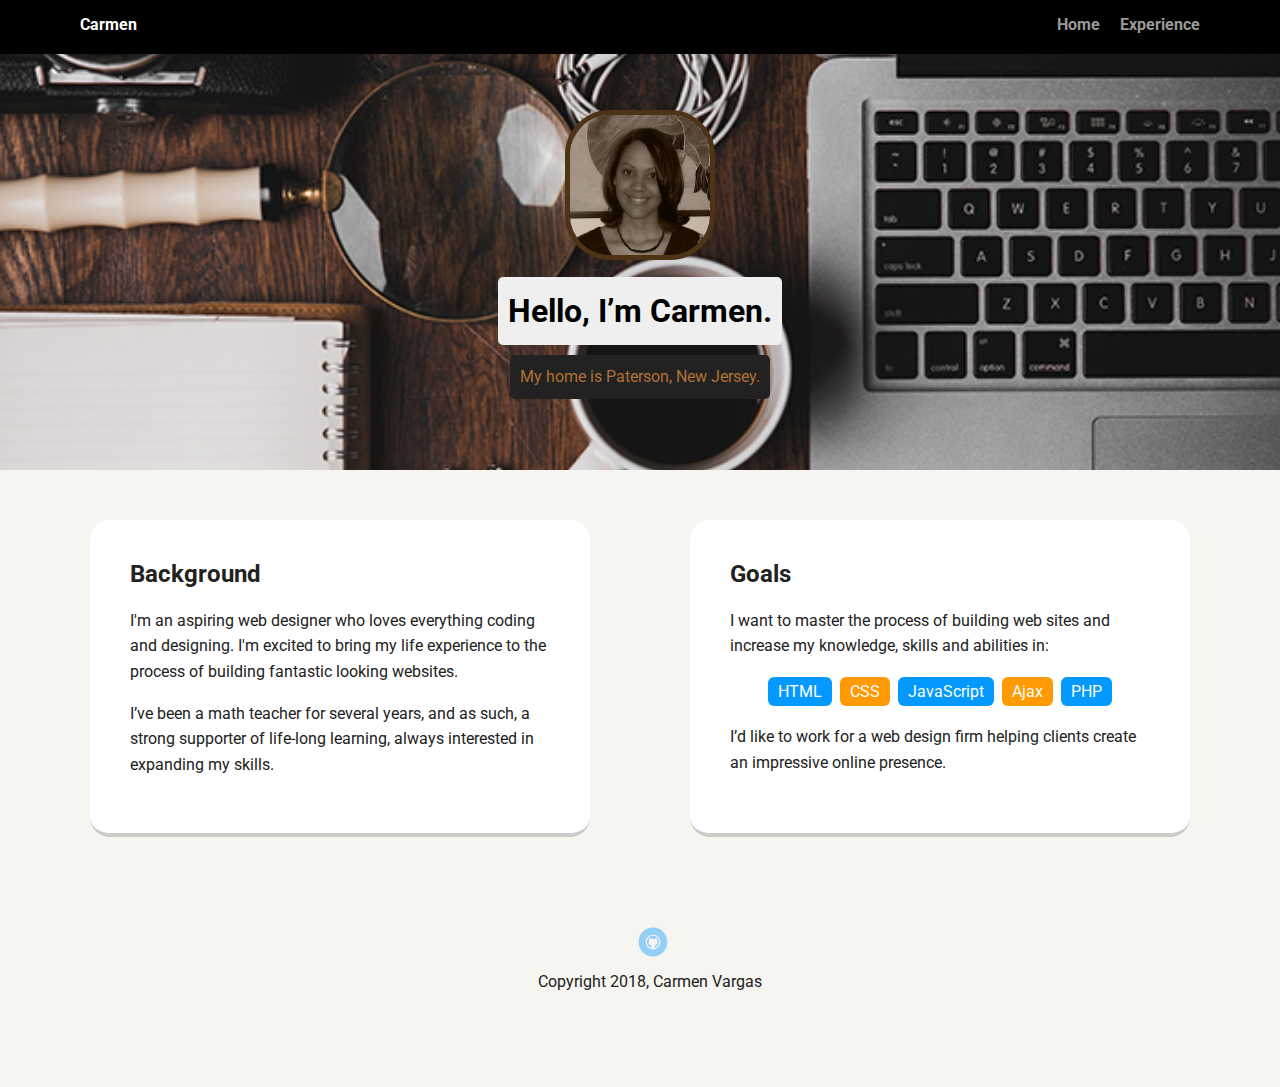
==== index.html @ 69318ee4 "Uploaded all Personal Profile files" ====
<!doctype html>
<html lang="en">
<head>
  <meta charset="utf-8">
  <title>Carmen's Profile</title>
  <meta name="viewport" content="width=device-width, initial-scale=1.0">
  <link rel="stylesheet" href="styles.css">
  <link href="https://fonts.googleapis.com/css?family=Muli%7CRoboto:400,300,500,700,900" rel="stylesheet"></head>
  <body>

    <div class="main-nav">
        <ul class="nav">
          <li class="name">Carmen</li>
          <li><a href="index.html">Home</a></li>
          <li><a href="experience.html">Experience</a></li>
        </ul>
    </div>

    <header>
      <img src="images/profilePic2.jpg" alt="Photo of Carmen" class="profile-image">
      <h1 class="tag name">Hello, I’m Carmen.</h1>
      <p class="tag location">My home is Paterson, New Jersey.</p>
    </header>

    <main class="flex">
      <div class="card">
        <h2>Background</h2>
		<p>I'm an aspiring web designer who loves everything coding and designing.  I'm excited to bring my life experience to the process of building fantastic looking websites.</p>
        <p>I’ve been a math teacher for several years, and as such, a strong supporter of life-long learning, always interested in expanding my skills.</p>
      </div> 

      <div class="card">
        <h2>Goals</h2>
        <p>I want to master the process of building web sites and increase my knowledge, skills and abilities in:</p>
        <ul class="skills">
          <li>HTML</li>
          <li>CSS</li>
          <li>JavaScript</li>
          <li>Ajax</li>
          <li>PHP</li>
        </ul>
        <p>I’d like to work for a web design firm helping clients create an impressive online presence.</p>
      </div> 

    </main>
    <footer>
      <ul>
		<li><a href="https://github.com/CarmenGV" class="social github" target="_blank">Facebook</a></li>
      </ul>
      <p class="copyright">Copyright 2018, Carmen Vargas</p>
    </footer>
  </body>
  </html>
---- styles.css ----
/* Global Layout Set-up */
* { 
  box-sizing: border-box;
}
  
body {
  margin: 0;
  padding: 0;
  text-align: center;
  font-family: 'Roboto', sans-serif;
  color: #222;
  background: #f7f5f0;
}
/* Link Styles */

a {
  text-decoration: none;
  color: #999;
}
a:hover {
  color: #6633ff;
}

/* Section Styles */

.main-nav {
  width: 100%;
  background: black;
  min-height: 30px;
  padding: 10px;
  position: fixed;
  text-align: center;
}
.nav {
  display: flex;
  justify-content: space-around;
  font-weight: 700;
  list-style-type: none;
  margin: 0 auto;
  padding: 0;
}

.nav .name {
    display: block;
    margin-right: auto;
    color: white;
}
.nav li {
  padding: 5px 10px 10px 10px;
}
.nav a {
  transition: all .5s;
}
.nav a:hover {
  color: white
}

header {
  text-align: center;
  background: url('images/desktop.jpg') no-repeat top center ;
  background-size: cover;
  overflow: hidden;
  padding-top: 60px;
}
header {
  line-height: 1.5;
}
header .profile-image {
  margin-top: 50px;
  width: 150px;
  height: 150px;
  border-radius: 30%;
  border: 5px solid #4f3317;
  transition: all .5s;
}
header .profile-image:hover {
  transform: scale(1.2) rotate(0deg);
}
.tag {
  background-color: #efefef;
  color: black;
  padding: 10px;
  border-radius: 5px;
  display: table;
  margin: 10px auto;
} 
.location {
  background-color: #222;
  color: #af7134;
}
.card {
  margin: 30px;
  padding: 20px 40px 40px;
  max-width: 500px;
  text-align: left;
  background: #fff;
  border-bottom: 4px solid #ccc;
  border-radius: 20px;
  transition: all .5s;
}
.card:hover {
  border-color: #af7134;
}
.cardImg {
	margin: 30px;
	padding: 20px 40px 40px;
	max-width: 1000px;
	background: #fff;
	border-bottom: 4px solid #ccc;
	border-radius: 20px;
	transition: all .5s;
}
.cardImg:hover {
	border-color: #af7134;
}

ul.skills2 {
	padding: 0;
	text-align: center;
}

.skills2 li {
	border-radius: 6px;
	display: inline-block;
	background: #af7134;
	color: white;
	padding: 5px 10px;
	margin: 2px;
}

ul.skills {
  padding: 0;
  text-align: center;
}

.skills li {
  border-radius: 6px;
  display: inline-block;
  background: #ff9904;
  color: white;
  padding: 5px 10px;
  margin: 2px;
}

.skills li:nth-child(odd) {
  background: #0399ff;
}

footer {
  width: 100%;
  min-height: 30px;
  padding: 20px 0 40px 20px;
}

footer .copyright {
  top: -8px;
  font-size: .75em;
}

footer ul {
  list-style-type: none;
  margin: 0;
  padding: 0;
}

footer ul li {
  display: inline-block;
}

a.social {
  display: inline-block;
  text-indent: -9999px;
  margin-left: 5px;
  width: 30px;
  height: 30px;
  background-size: 30px 30px;
  opacity: .4;
  transition: all .5s;
}
a.twitter {
  background-image: url(images/twitter.svg);
}
a.linkedin {
  background-image: url(images/linkedin.svg);
}
a.github {
  background-image: url(images/github.svg);
}
a.social:hover {
  opacity: 1;
}
.clearfix {
  clear: both;
}

/* Styles for larger screens */
@media screen and (min-width: 720px) {
  
  .flex {
      display: -ms-flexbox;      /* TWEENER - IE 10 */
      display: flex; 
      max-width: 1200px;
      -ms-flex-pack: distribute;
      justify-content: space-around;
      margin: 0 auto;
  }

  header {
    min-height: 470px;
  }

  .nav {
    max-width: 1200px;
    padding: 0 30px;
  }


  main {
    padding-top: 20px;
  }

  main p {
    line-height: 1.6em;
  }

  footer {
    font-size: 1.3em;
    max-width: 1200px;
    margin: 40px auto;
  }

}
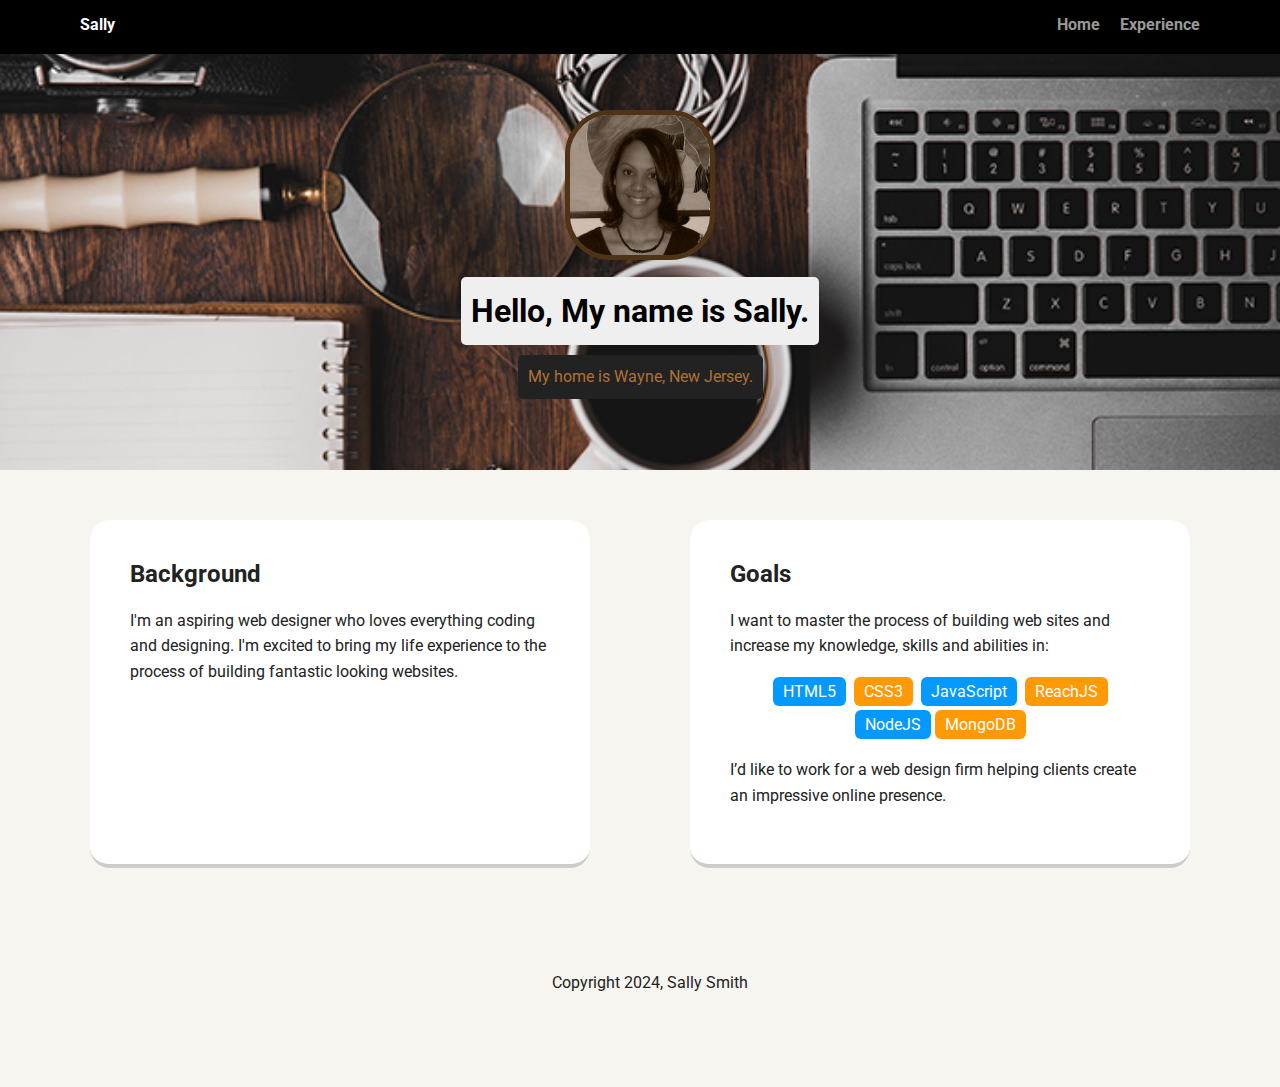
==== commit c0916bf6: "Update index.html" ====
--- a/index.html
+++ b/index.html
@@ -2,7 +2,7 @@
 <html lang="en">
 <head>
   <meta charset="utf-8">
-  <title>Carmen's Profile</title>
+  <title>Sally's Profile</title>
   <meta name="viewport" content="width=device-width, initial-scale=1.0">
   <link rel="stylesheet" href="styles.css">
   <link href="https://fonts.googleapis.com/css?family=Muli%7CRoboto:400,300,500,700,900" rel="stylesheet"></head>
@@ -10,7 +10,7 @@
 
     <div class="main-nav">
         <ul class="nav">
-          <li class="name">Carmen</li>
+          <li class="name">Sally</li>
           <li><a href="index.html">Home</a></li>
           <li><a href="experience.html">Experience</a></li>
         </ul>
@@ -18,36 +18,33 @@
 
     <header>
       <img src="images/profilePic2.jpg" alt="Photo of Carmen" class="profile-image">
-      <h1 class="tag name">Hello, I’m Carmen.</h1>
-      <p class="tag location">My home is Paterson, New Jersey.</p>
+      <h1 class="tag name">Hello, My name is Sally.</h1>
+      <p class="tag location">My home is Wayne, New Jersey.</p>
     </header>
 
     <main class="flex">
       <div class="card">
         <h2>Background</h2>
-		<p>I'm an aspiring web designer who loves everything coding and designing.  I'm excited to bring my life experience to the process of building fantastic looking websites.</p>
-        <p>I’ve been a math teacher for several years, and as such, a strong supporter of life-long learning, always interested in expanding my skills.</p>
+	<p>I'm an aspiring web designer who loves everything coding and designing.  I'm excited to bring my life experience to the process of building fantastic looking websites.</p>
       </div> 
 
       <div class="card">
         <h2>Goals</h2>
         <p>I want to master the process of building web sites and increase my knowledge, skills and abilities in:</p>
         <ul class="skills">
-          <li>HTML</li>
-          <li>CSS</li>
+          <li>HTML5</li>
+          <li>CSS3</li>
           <li>JavaScript</li>
-          <li>Ajax</li>
-          <li>PHP</li>
+          <li>ReachJS</li>
+	  <li>NodeJS
+	  <li>MongoDB</li>
         </ul>
         <p>I’d like to work for a web design firm helping clients create an impressive online presence.</p>
       </div> 
 
     </main>
     <footer>
-      <ul>
-		<li><a href="https://github.com/CarmenGV" class="social github" target="_blank">Facebook</a></li>
-      </ul>
-      <p class="copyright">Copyright 2018, Carmen Vargas</p>
+      <p class="copyright">Copyright 2024, Sally Smith</p>
     </footer>
   </body>
   </html>
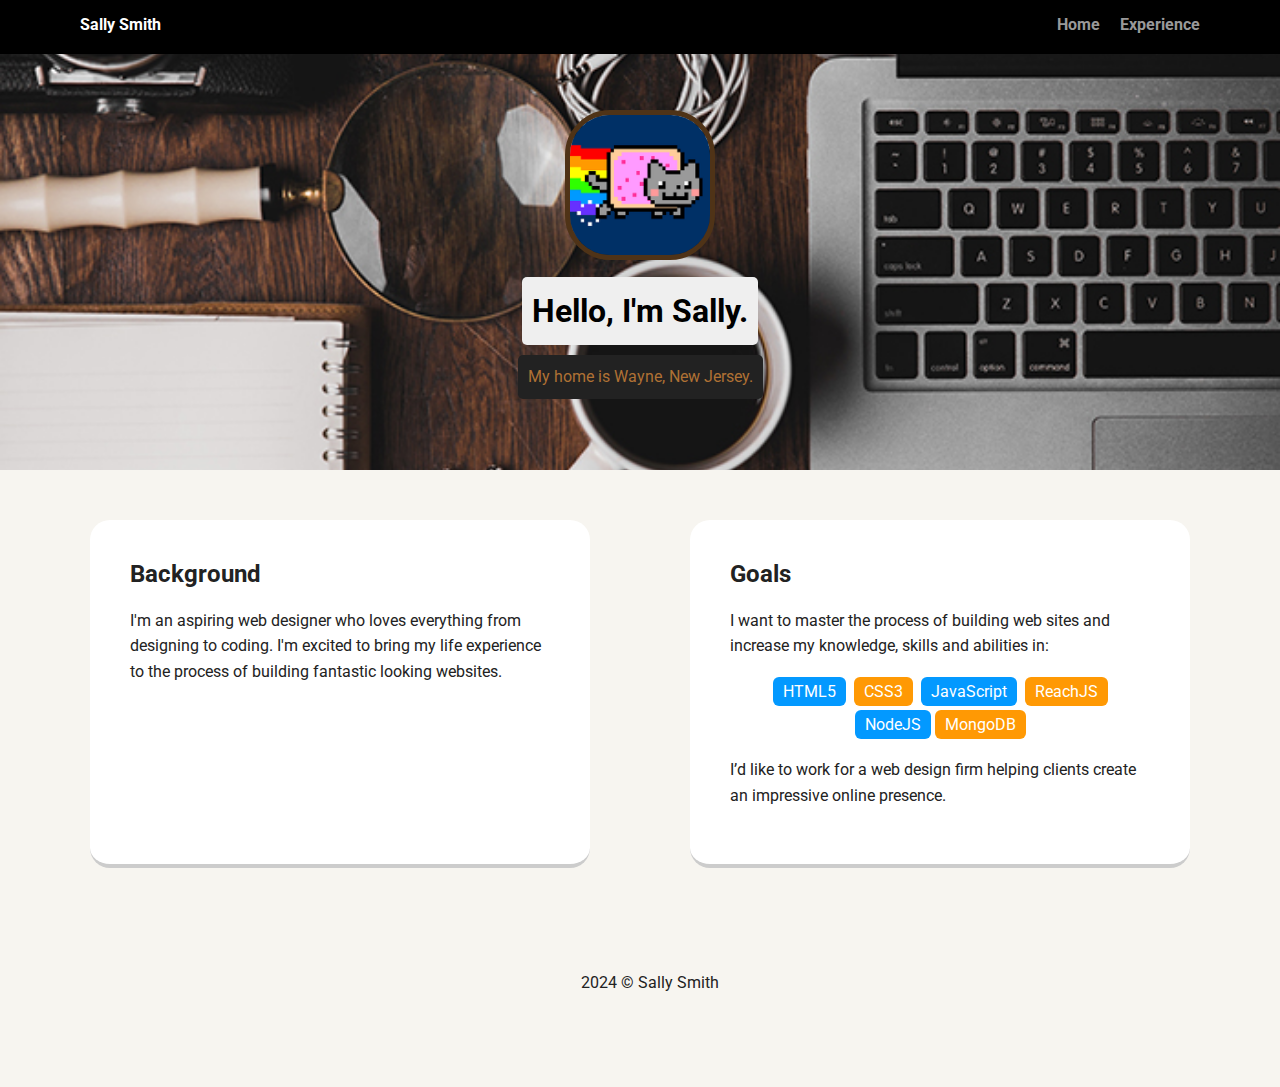
==== commit 326ab96f: "Update index.html" ====
--- a/index.html
+++ b/index.html
@@ -2,7 +2,7 @@
 <html lang="en">
 <head>
   <meta charset="utf-8">
-  <title>Sally's Profile</title>
+  <title>Sally Smith Profile</title>
   <meta name="viewport" content="width=device-width, initial-scale=1.0">
   <link rel="stylesheet" href="styles.css">
   <link href="https://fonts.googleapis.com/css?family=Muli%7CRoboto:400,300,500,700,900" rel="stylesheet"></head>
@@ -10,22 +10,22 @@
 
     <div class="main-nav">
         <ul class="nav">
-          <li class="name">Sally</li>
-          <li><a href="index.html">Home</a></li>
-          <li><a href="experience.html">Experience</a></li>
+          <li class="name">Sally Smith</li>
+          <li><a href="index.html" aria-label="Home Page">Home</a></li>
+          <li><a href="experience.html" aria-label="Experience Page">Experience</a></li>
         </ul>
     </div>
 
     <header>
-      <img src="images/profilePic2.jpg" alt="Photo of Carmen" class="profile-image">
-      <h1 class="tag name">Hello, My name is Sally.</h1>
+      <img src="images/me.png" alt="Photo of Sally" class="profile-image">
+      <h1 class="tag name">Hello, I'm Sally.</h1>
       <p class="tag location">My home is Wayne, New Jersey.</p>
     </header>
 
     <main class="flex">
       <div class="card">
         <h2>Background</h2>
-	<p>I'm an aspiring web designer who loves everything coding and designing.  I'm excited to bring my life experience to the process of building fantastic looking websites.</p>
+	      <p>I'm an aspiring web designer who loves everything from designing to coding.  I'm excited to bring my life experience to the process of building fantastic looking websites.</p>
       </div> 
 
       <div class="card">
@@ -36,15 +36,15 @@
           <li>CSS3</li>
           <li>JavaScript</li>
           <li>ReachJS</li>
-	  <li>NodeJS
-	  <li>MongoDB</li>
+          <li>NodeJS
+          <li>MongoDB</li>
         </ul>
         <p>I’d like to work for a web design firm helping clients create an impressive online presence.</p>
       </div> 
 
     </main>
     <footer>
-      <p class="copyright">Copyright 2024, Sally Smith</p>
+      <p class="copyright">2024 &copy; Sally Smith</p>
     </footer>
   </body>
   </html>
